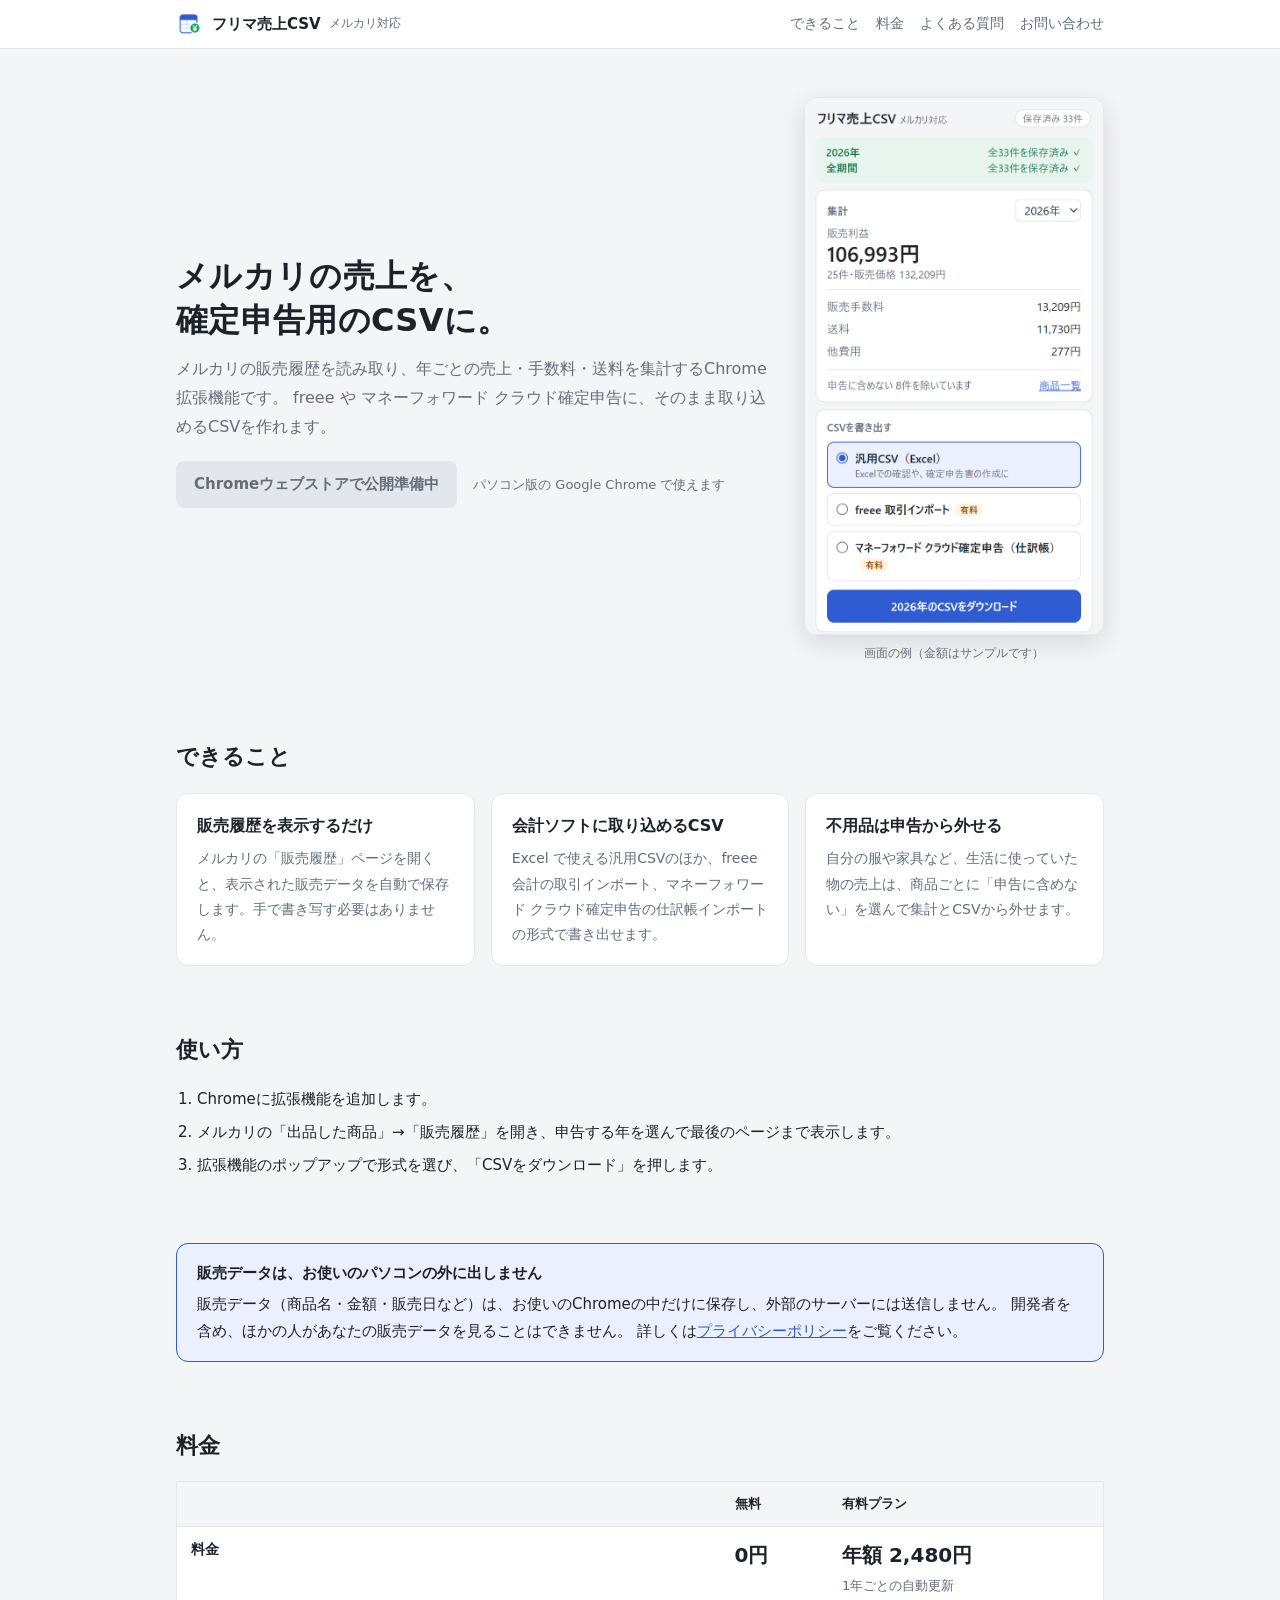
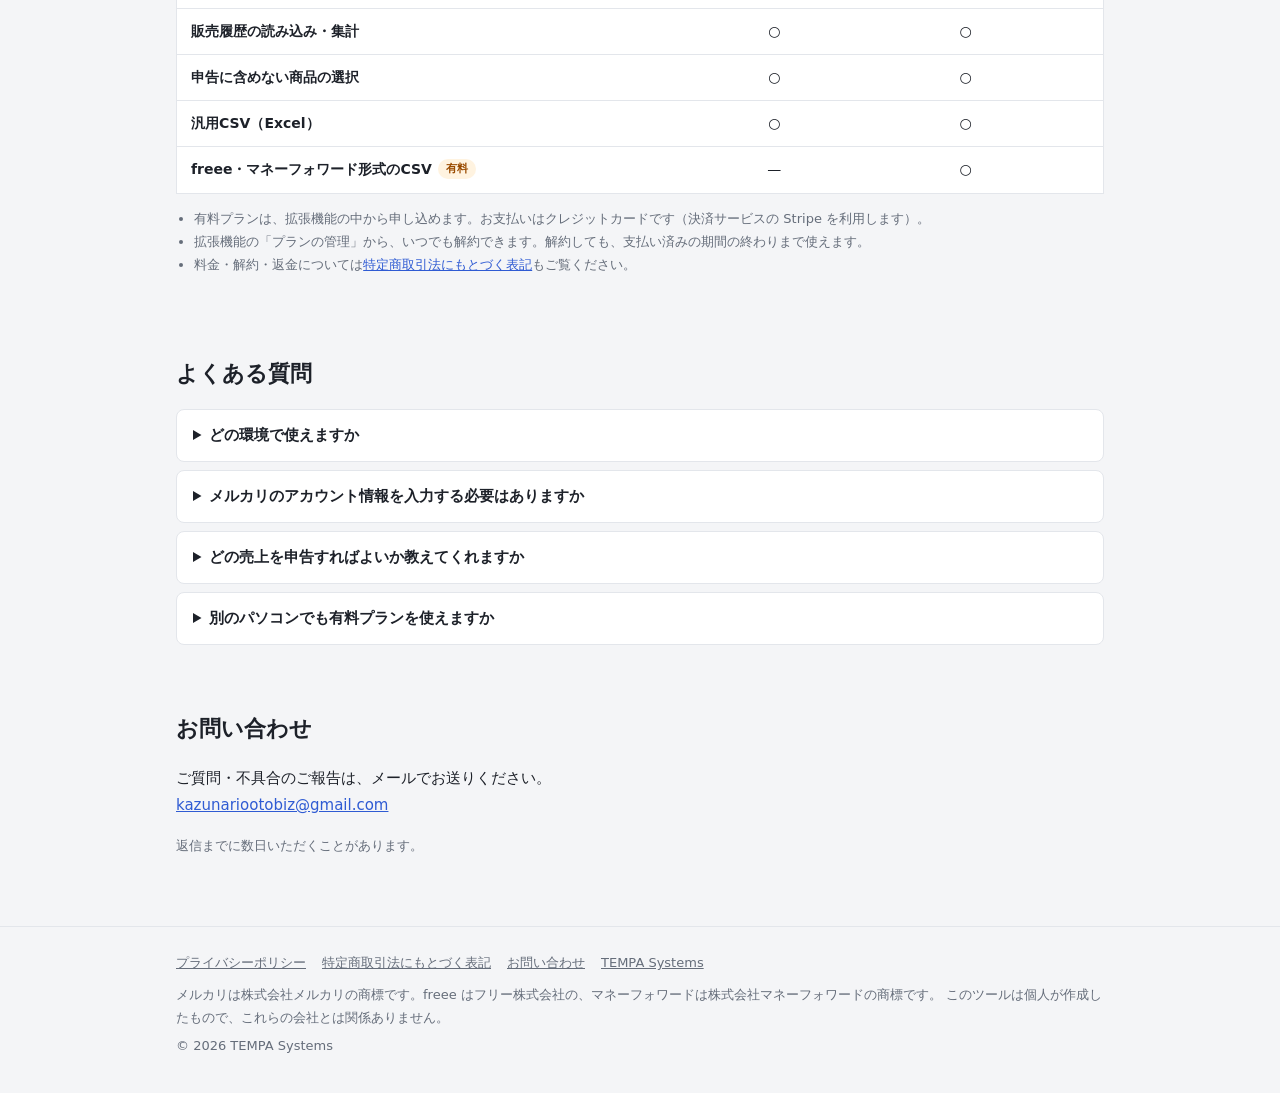
==== furima-sales-csv/index.html @ 50508878 "公開サイトを屋号 TEMPA Systems の構成にする（製品ページは /furima-sales-csv/）" ====
<!doctype html>
<html lang="ja">
<head>
  <meta charset="utf-8">
  <meta name="viewport" content="width=device-width, initial-scale=1">
  <title>フリマ売上CSV（メルカリ対応）</title>
  <meta name="description" content="メルカリの販売履歴を、確定申告のための集計と、freee・マネーフォワード クラウド確定申告に取り込めるCSVにまとめるChrome拡張機能です。">
  <link rel="icon" href="icon-32.png">
  <link rel="stylesheet" href="../style.css">
</head>
<body>
  <header class="topbar">
    <div class="wrap">
      <a class="brand" href="index.html"><img src="icon-128.png" alt="">フリマ売上CSV<small>メルカリ対応</small></a>
      <nav>
        <a href="#features">できること</a>
        <a href="#pricing">料金</a>
        <a href="#faq">よくある質問</a>
        <a href="#contact">お問い合わせ</a>
      </nav>
    </div>
  </header>

  <main>
    <div class="hero">
      <div class="wrap">
        <div>
          <h1>メルカリの売上を、<br>確定申告用のCSVに。</h1>
          <p class="lead">メルカリの販売履歴を読み取り、年ごとの売上・手数料・送料を集計するChrome拡張機能です。
            freee や マネーフォワード クラウド確定申告に、そのまま取り込めるCSVを作れます。</p>
          <div class="cta">
            <span class="button soon" aria-disabled="true">Chromeウェブストアで公開準備中</span>
            <small>パソコン版の Google Chrome で使えます</small>
          </div>
        </div>
        <figure>
          <img src="screenshot-popup.png" width="300" alt="拡張機能のポップアップ。2026年の販売利益、売上・手数料・送料の内訳、CSVの形式の選択が表示されている">
          <figcaption>画面の例（金額はサンプルです）</figcaption>
        </figure>
      </div>
    </div>

    <section id="features">
      <div class="wrap">
        <h2>できること</h2>
        <div class="grid">
          <div class="card">
            <h3>販売履歴を表示するだけ</h3>
            <p>メルカリの「販売履歴」ページを開くと、表示された販売データを自動で保存します。手で書き写す必要はありません。</p>
          </div>
          <div class="card">
            <h3>会計ソフトに取り込めるCSV</h3>
            <p>Excel で使える汎用CSVのほか、freee 会計の取引インポート、マネーフォワード クラウド確定申告の仕訳帳インポートの形式で書き出せます。</p>
          </div>
          <div class="card">
            <h3>不用品は申告から外せる</h3>
            <p>自分の服や家具など、生活に使っていた物の売上は、商品ごとに「申告に含めない」を選んで集計とCSVから外せます。</p>
          </div>
        </div>
      </div>
    </section>

    <section id="how">
      <div class="wrap">
        <h2>使い方</h2>
        <ol class="steps">
          <li>Chromeに拡張機能を追加します。</li>
          <li>メルカリの「出品した商品」→「販売履歴」を開き、申告する年を選んで最後のページまで表示します。</li>
          <li>拡張機能のポップアップで形式を選び、「CSVをダウンロード」を押します。</li>
        </ol>
      </div>
    </section>

    <section id="data">
      <div class="wrap">
        <div class="callout">
          <strong>販売データは、お使いのパソコンの外に出しません</strong>
          <p>販売データ（商品名・金額・販売日など）は、お使いのChromeの中だけに保存し、外部のサーバーには送信しません。
            開発者を含め、ほかの人があなたの販売データを見ることはできません。
            詳しくは<a href="../privacy.html">プライバシーポリシー</a>をご覧ください。</p>
        </div>
      </div>
    </section>

    <section id="pricing">
      <div class="wrap">
        <h2>料金</h2>
        <div class="table-scroll">
          <table>
            <thead>
              <tr><th scope="col"></th><th scope="col">無料</th><th scope="col">有料プラン</th></tr>
            </thead>
            <tbody>
              <tr><th scope="row">料金</th><td><span class="price">0円</span></td><td><span class="price">年額 2,480円</span><br><span class="small">1年ごとの自動更新</span></td></tr>
              <tr><th scope="row">販売履歴の読み込み・集計</th><td class="mark">○</td><td class="mark">○</td></tr>
              <tr><th scope="row">申告に含めない商品の選択</th><td class="mark">○</td><td class="mark">○</td></tr>
              <tr><th scope="row">汎用CSV（Excel）</th><td class="mark">○</td><td class="mark">○</td></tr>
              <tr><th scope="row">freee・マネーフォワード形式のCSV<em class="paid-badge">有料</em></th><td class="mark">—</td><td class="mark">○</td></tr>
            </tbody>
          </table>
        </div>
        <ul class="small">
          <li>有料プランは、拡張機能の中から申し込めます。お支払いはクレジットカードです（決済サービスの Stripe を利用します）。</li>
          <li>拡張機能の「プランの管理」から、いつでも解約できます。解約しても、支払い済みの期間の終わりまで使えます。</li>
          <li>料金・解約・返金については<a href="../tokushoho.html">特定商取引法にもとづく表記</a>もご覧ください。</li>
        </ul>
      </div>
    </section>

    <section id="faq">
      <div class="wrap">
        <h2>よくある質問</h2>
        <details>
          <summary>どの環境で使えますか</summary>
          <p>パソコン版の Google Chrome で使えます。スマートフォンのメルカリアプリには対応していません。</p>
        </details>
        <details>
          <summary>メルカリのアカウント情報を入力する必要はありますか</summary>
          <p>ありません。Chromeでメルカリにログインした状態で、販売履歴のページに表示された内容を読み取ります。</p>
        </details>
        <details>
          <summary>どの売上を申告すればよいか教えてくれますか</summary>
          <p>このツールは、売上が課税の対象になるかどうかを判断しません。迷うときは税務署や税理士にご相談ください。</p>
        </details>
        <details>
          <summary>別のパソコンでも有料プランを使えますか</summary>
          <p>使えます。拡張機能の申し込みの案内にある「申し込み済みの方はこちら」から、支払いに使ったメールアドレスで有効にできます。
            販売データはパソコンごとに保存されるため、別のパソコンでは販売履歴を読み込み直してください。</p>
        </details>
      </div>
    </section>

    <section id="contact">
      <div class="wrap">
        <h2>お問い合わせ</h2>
        <p>ご質問・不具合のご報告は、メールでお送りください。<br>
          <a href="mailto:kazunariootobiz@gmail.com">kazunariootobiz@gmail.com</a></p>
        <p class="small">返信までに数日いただくことがあります。</p>
      </div>
    </section>
  </main>

  <footer>
    <div class="wrap">
      <nav>
        <a href="../privacy.html">プライバシーポリシー</a>
        <a href="../tokushoho.html">特定商取引法にもとづく表記</a>
        <a href="#contact">お問い合わせ</a>
        <a href="../index.html">TEMPA Systems</a>
      </nav>
      <p>メルカリは株式会社メルカリの商標です。freee はフリー株式会社の、マネーフォワードは株式会社マネーフォワードの商標です。
        このツールは個人が作成したもので、これらの会社とは関係ありません。</p>
      <p>© 2026 TEMPA Systems</p>
    </div>
  </footer>
</body>
</html>
---- style.css ----
/* 公開サイト（GitHub Pages）の共通スタイル。色は拡張機能の src/ui/theme.css に合わせる */
:root {
  color-scheme: light dark;
  --bg: #f4f5f7;
  --surface: #fff;
  --text: #1d2129;
  --muted: #656d7a;
  --border: #e3e6eb;
  --accent: #2f5bd3;
  --accent-text: #fff;
  --accent-soft: #eaf0fd;
  --warn: #9a4b00;
  --warn-soft: #fff3e0;
  --radius: 12px;
}
@media (prefers-color-scheme: dark) {
  :root {
    --bg: #17191d;
    --surface: #22252b;
    --text: #e8eaee;
    --muted: #9aa1ad;
    --border: #353a42;
    --accent: #7a9cff;
    --accent-text: #10131a;
    --accent-soft: #263150;
    --warn: #ffb35c;
    --warn-soft: #3a2c1a;
  }
}

* { box-sizing: border-box; }
html { scroll-behavior: smooth; }
body {
  margin: 0;
  font: 15px/1.8 system-ui, -apple-system, "Segoe UI", "Hiragino Sans", "Yu Gothic UI", sans-serif;
  color: var(--text);
  background: var(--bg);
}
a { color: var(--accent); }
a:focus-visible { outline: 2px solid var(--accent); outline-offset: 2px; }
img { max-width: 100%; height: auto; }
.wrap { max-width: 960px; margin: 0 auto; padding: 0 16px; }

/* ヘッダー */
.topbar { border-bottom: 1px solid var(--border); background: var(--surface); }
.topbar .wrap { display: flex; flex-wrap: wrap; align-items: center; justify-content: space-between; gap: 4px 16px; padding-top: 10px; padding-bottom: 10px; }
.brand { display: flex; align-items: center; gap: 8px; color: var(--text); font-weight: 700; text-decoration: none; }
.brand img { width: 28px; height: 28px; }
.brand small { color: var(--muted); font-size: 12px; font-weight: 400; }
.topbar nav { display: flex; flex-wrap: wrap; gap: 4px 16px; font-size: 14px; }
.topbar nav a { color: var(--muted); text-decoration: none; }
.topbar nav a:hover { color: var(--text); }

/* トップの見出し */
.hero { padding: 48px 0 40px; }
.hero .wrap { display: grid; grid-template-columns: 1fr auto; align-items: center; gap: 32px; }
.hero h1 { margin: 0 0 12px; font-size: 32px; line-height: 1.4; letter-spacing: .01em; }
.hero .lead { margin: 0 0 20px; color: var(--muted); font-size: 16px; }
.hero figure { margin: 0; }
.hero figure img { display: block; width: 300px; border: 1px solid var(--border); border-radius: var(--radius);
                   box-shadow: 0 8px 28px rgba(0, 0, 0, .12); }
.hero figcaption { margin-top: 8px; color: var(--muted); font-size: 12px; text-align: center; }
.cta { display: flex; flex-wrap: wrap; align-items: center; gap: 8px 16px; }
.button { display: inline-block; padding: 10px 18px; border-radius: 8px; background: var(--accent); color: var(--accent-text);
          font-weight: 600; text-decoration: none; }
.button.soon { background: var(--border); color: var(--muted); }
.cta small { color: var(--muted); font-size: 13px; }

/* セクション */
section { padding: 32px 0; }
section h2 { margin: 0 0 16px; font-size: 22px; }
.grid { display: grid; grid-template-columns: repeat(3, 1fr); gap: 16px; }
.card { padding: 18px 20px; border: 1px solid var(--border); border-radius: var(--radius); background: var(--surface); }
.card h3 { margin: 0 0 6px; font-size: 16px; }
.card p { margin: 0; color: var(--muted); font-size: 14px; }
a.product { display: flex; align-items: flex-start; gap: 16px; color: inherit; text-decoration: none; }
a.product:hover { border-color: var(--accent); }
a.product img { flex: none; }
a.product h3 { color: var(--accent); }
.steps { margin: 0; padding-left: 1.4em; }
.steps li + li { margin-top: 6px; }
.callout { padding: 16px 20px; border: 1px solid var(--accent); border-radius: var(--radius); background: var(--accent-soft); }
.callout strong { display: block; margin-bottom: 4px; }
.callout p { margin: 0; }
.small { color: var(--muted); font-size: 13px; }
ul.small { padding-left: 1.4em; }

/* 表 */
.table-scroll { overflow-x: auto; }
table { width: 100%; border-collapse: collapse; border: 1px solid var(--border); background: var(--surface); font-size: 14px; }
th, td { padding: 10px 14px; border-bottom: 1px solid var(--border); text-align: left; vertical-align: top; }
thead th { background: var(--bg); font-size: 13px; }
td.mark { text-align: center; }
.price { font-size: 20px; font-weight: 700; }
.paid-badge { display: inline-block; margin-left: 6px; padding: 0 8px; border-radius: 999px; background: var(--warn-soft);
              color: var(--warn); font-size: 11px; font-style: normal; font-weight: 600; vertical-align: 2px; }

/* よくある質問 */
details { border: 1px solid var(--border); border-radius: 8px; background: var(--surface); }
details + details { margin-top: 8px; }
summary { padding: 12px 16px; cursor: pointer; font-weight: 600; }
details p { margin: 0; padding: 0 16px 14px; color: var(--muted); font-size: 14px; }

/* 文書のページ（プライバシーポリシー・特商法表記） */
.doc { max-width: 760px; padding-top: 32px; padding-bottom: 48px; }
.doc h1 { margin: 0 0 8px; font-size: 26px; }
.doc h2 { margin: 32px 0 8px; font-size: 18px; }
.doc h3 { margin: 16px 0 4px; font-size: 16px; }
.doc .meta { color: var(--muted); font-size: 13px; }
.doc table th { width: 30%; background: var(--bg); }
.doc ul, .doc ol { padding-left: 1.4em; }

/* フッター */
footer { margin-top: 24px; padding: 24px 0 32px; border-top: 1px solid var(--border); color: var(--muted); font-size: 13px; }
footer nav { display: flex; flex-wrap: wrap; gap: 4px 16px; margin-bottom: 8px; }
footer nav a { color: var(--muted); }
footer p { margin: 4px 0; }

@media (max-width: 720px) {
  .hero { padding: 32px 0 24px; }
  .hero .wrap { grid-template-columns: 1fr; }
  .hero h1 { font-size: 26px; }
  .hero figure img { width: 100%; max-width: 320px; margin: 0 auto; }
  .grid { grid-template-columns: 1fr; }
  .doc table th { width: 36%; }
}
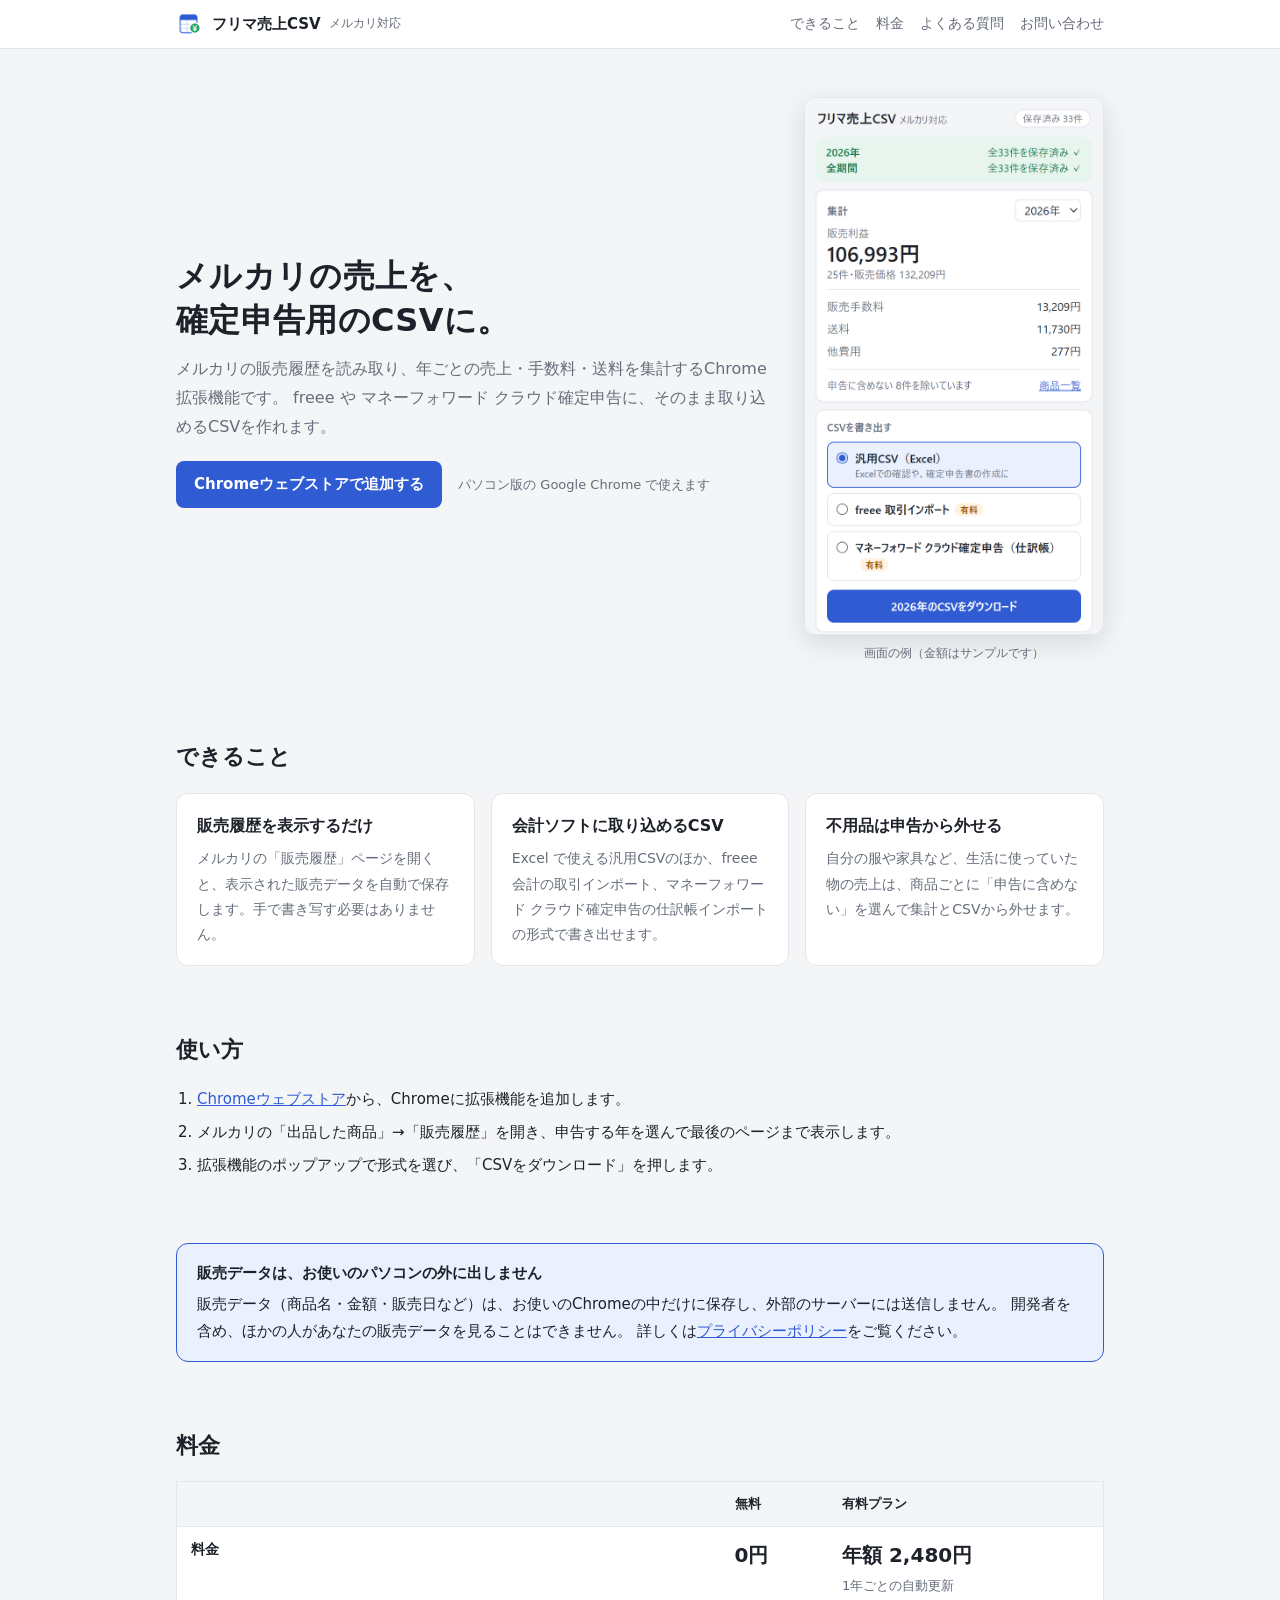
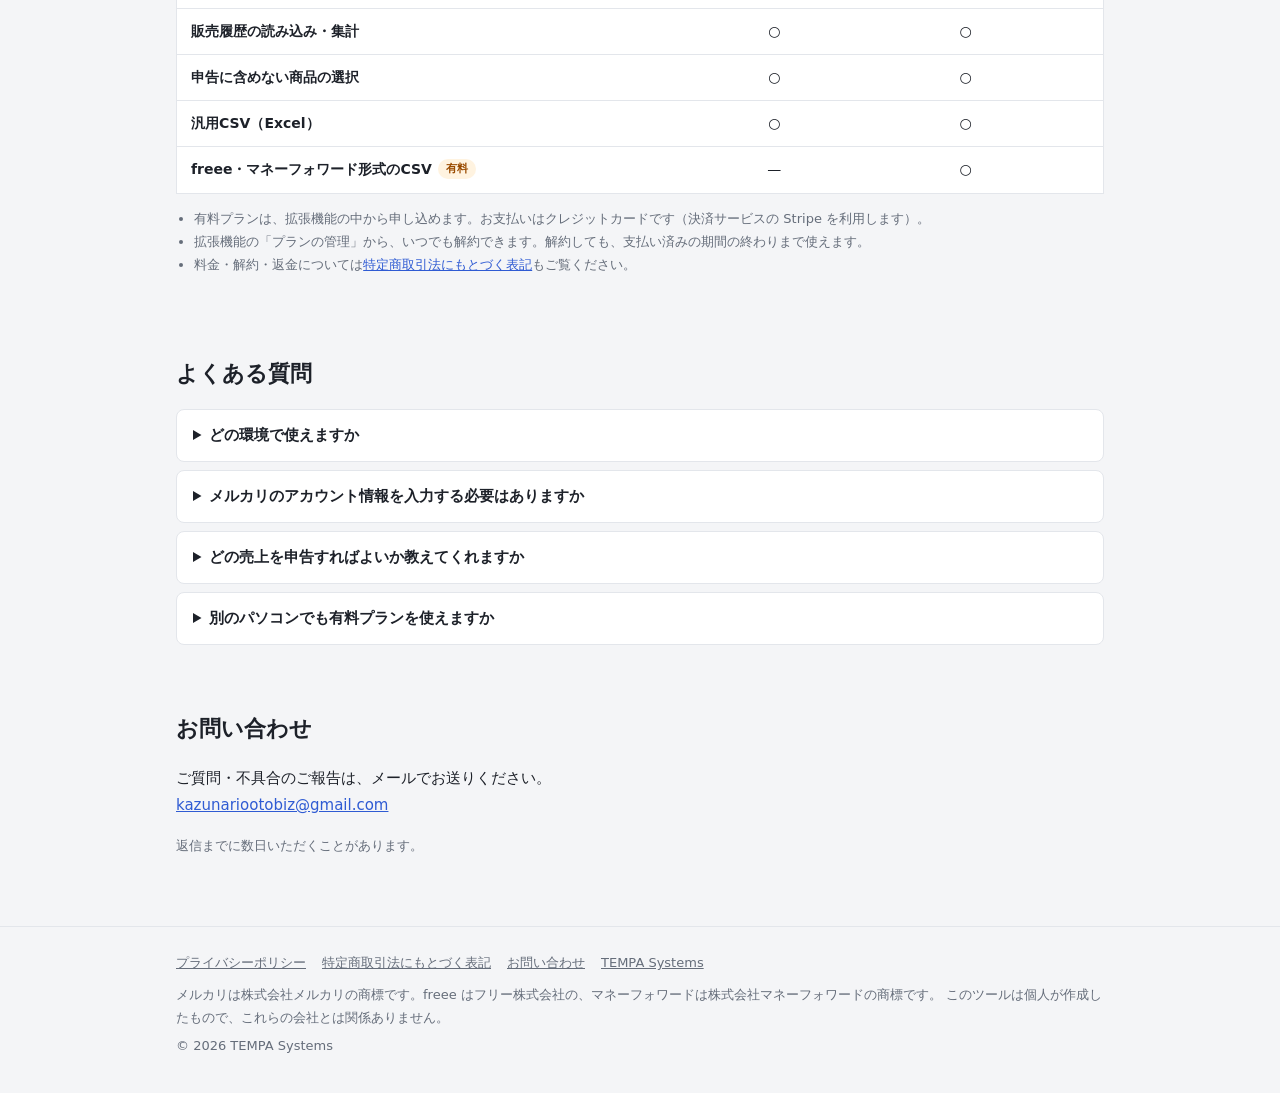
==== commit b6d4725c: "公開サイトの製品ページからChromeウェブストアへリンクする Co-Authored-By: Claude Opus 5.5 <noreply@anthropic.com>" ====
--- a/furima-sales-csv/index.html
+++ b/furima-sales-csv/index.html
@@ -29,7 +29,7 @@
           <p class="lead">メルカリの販売履歴を読み取り、年ごとの売上・手数料・送料を集計するChrome拡張機能です。
             freee や マネーフォワード クラウド確定申告に、そのまま取り込めるCSVを作れます。</p>
           <div class="cta">
-            <span class="button soon" aria-disabled="true">Chromeウェブストアで公開準備中</span>
+            <a class="button" href="https://chromewebstore.google.com/detail/ajemjhcpoamnclfbembfjbdkgplehbjb" target="_blank" rel="noopener noreferrer">Chromeウェブストアで追加する</a>
             <small>パソコン版の Google Chrome で使えます</small>
           </div>
         </div>
@@ -64,7 +64,7 @@
       <div class="wrap">
         <h2>使い方</h2>
         <ol class="steps">
-          <li>Chromeに拡張機能を追加します。</li>
+          <li><a href="https://chromewebstore.google.com/detail/ajemjhcpoamnclfbembfjbdkgplehbjb" target="_blank" rel="noopener noreferrer">Chromeウェブストア</a>から、Chromeに拡張機能を追加します。</li>
           <li>メルカリの「出品した商品」→「販売履歴」を開き、申告する年を選んで最後のページまで表示します。</li>
           <li>拡張機能のポップアップで形式を選び、「CSVをダウンロード」を押します。</li>
         </ol>
--- a/style.css
+++ b/style.css
@@ -63,7 +63,7 @@
 .cta { display: flex; flex-wrap: wrap; align-items: center; gap: 8px 16px; }
 .button { display: inline-block; padding: 10px 18px; border-radius: 8px; background: var(--accent); color: var(--accent-text);
           font-weight: 600; text-decoration: none; }
-.button.soon { background: var(--border); color: var(--muted); }
+.button:hover { filter: brightness(1.08); }
 .cta small { color: var(--muted); font-size: 13px; }
 
 /* セクション */
